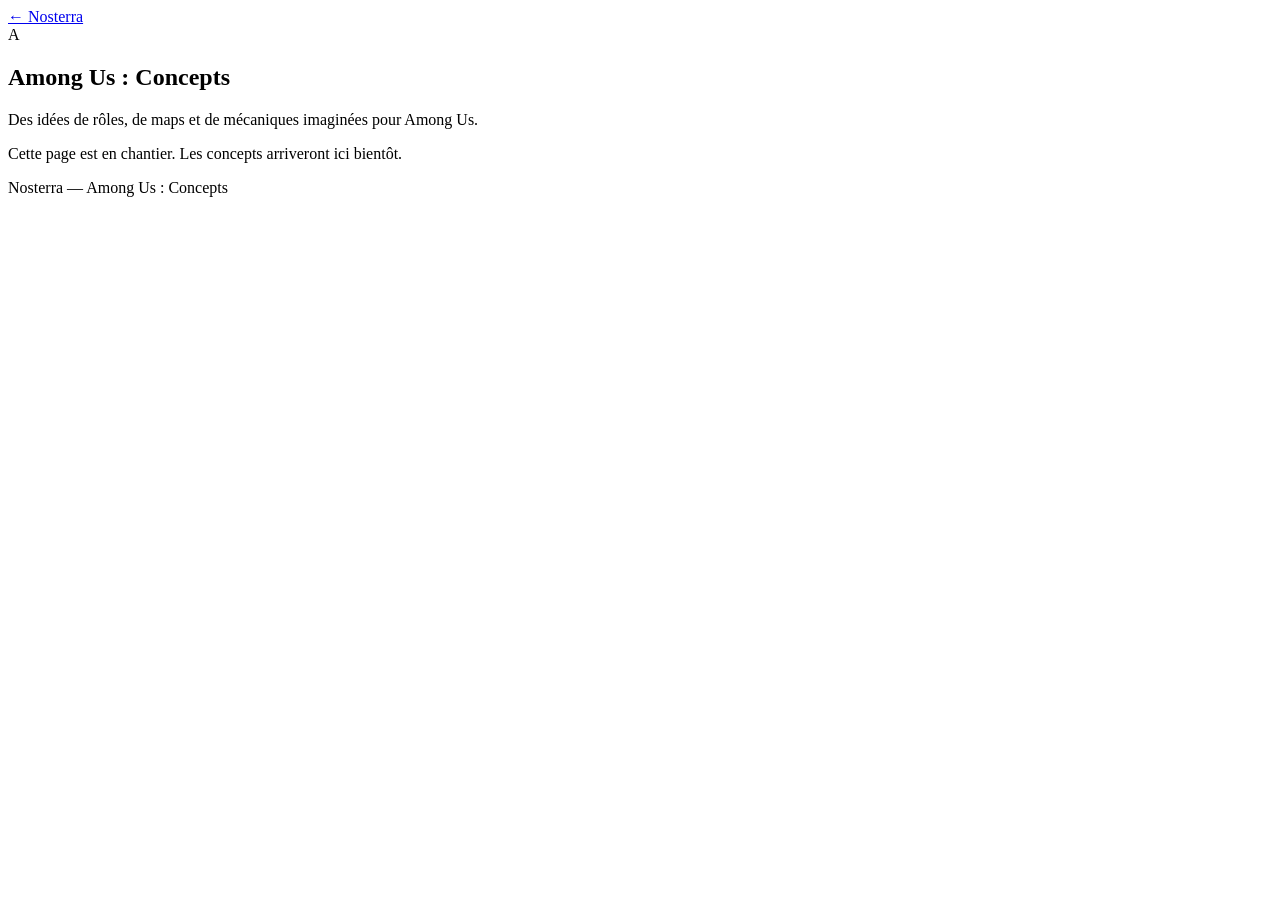
==== among-us-concepts.html @ 48ad7845 "Create among-us-concepts.html" ====
<!DOCTYPE html>
<html lang="fr">
<head>
<meta charset="UTF-8">
<meta name="viewport" content="width=device-width, initial-scale=1.0">
<title>Among Us : Concepts — Nosterra</title>
<link rel="stylesheet" href="styles.css">
</head>
<body>

  <header class="site-header">
    <div class="wrap">
      <a class="back-link" href="index.html">← Nosterra</a>
    </div>
  </header>

  <section class="project-hero">
    <div class="wrap">
      <span class="monogram">A</span>
      <h1>Among Us : Concepts</h1>
      <p>Des idées de rôles, de maps et de mécaniques imaginées pour Among Us.</p>
    </div>
  </section>

  <section class="wrap">
    <div class="coming-soon">
      <p>Cette page est en chantier. Les concepts arriveront ici bientôt.</p>
    </div>
  </section>

  <footer class="site-footer">
    <div class="wrap">
      Nosterra — Among Us : Concepts
    </div>
  </footer>

</body>
</html>
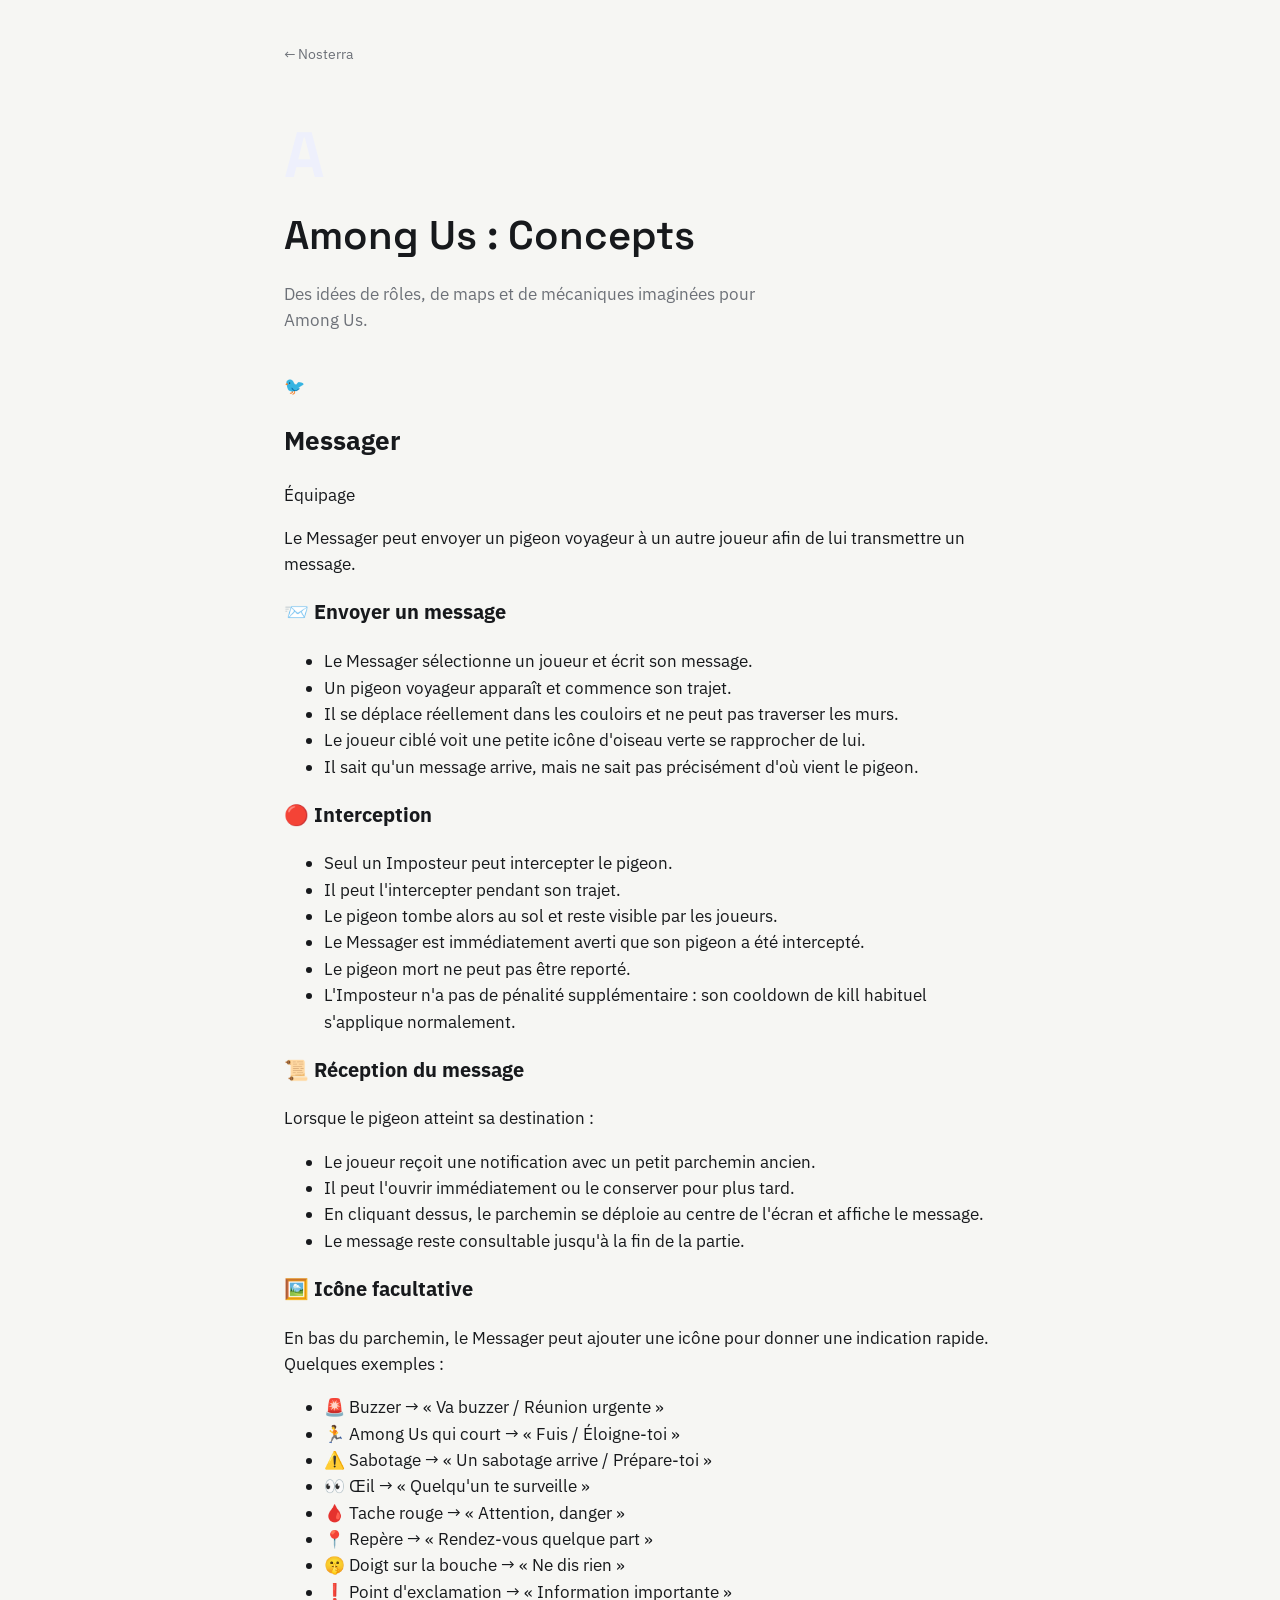
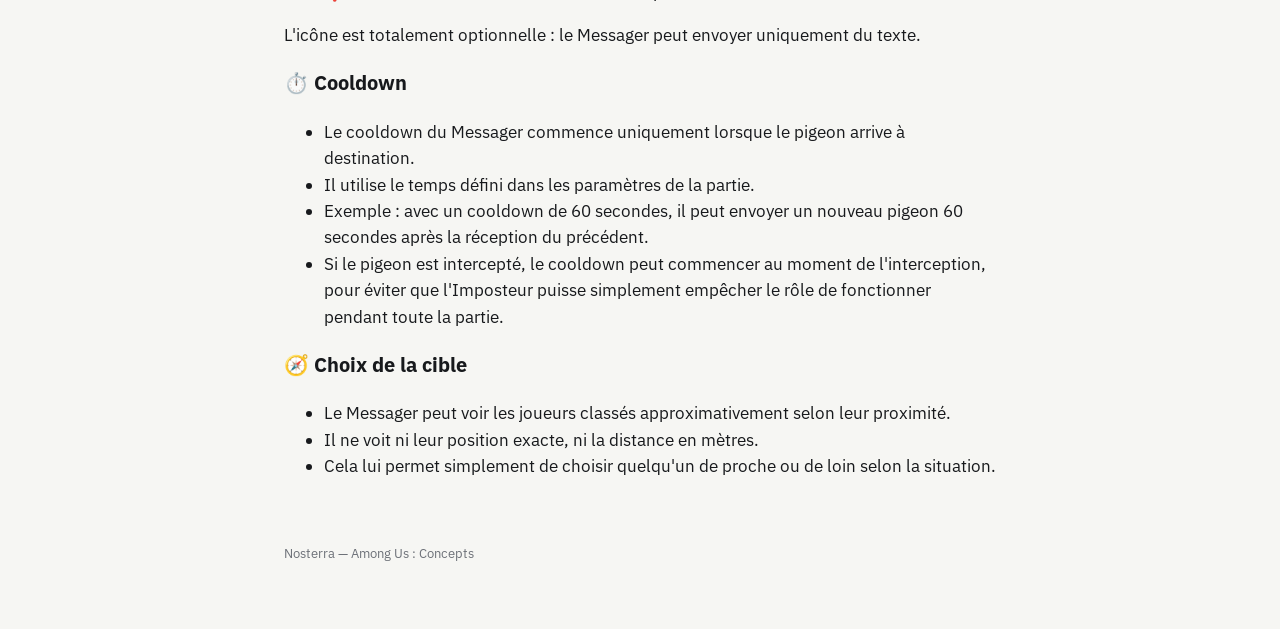
==== commit 23727a64: "Update among-us-concepts.html : Le messager V1" ====
--- a/among-us-concepts.html
+++ b/among-us-concepts.html
@@ -23,8 +23,94 @@
   </section>
 
   <section class="wrap">
-    <div class="coming-soon">
-      <p>Cette page est en chantier. Les concepts arriveront ici bientôt.</p>
+    <div class="roles">
+
+      <!-- ============ RÔLE : MESSAGER ============ -->
+      <article class="role">
+        <div class="role-header">
+          <span class="role-icon">🐦</span>
+          <h2 class="role-name">Messager</h2>
+          <span class="role-camp">Équipage</span>
+        </div>
+        <p class="role-intro">Le Messager peut envoyer un pigeon voyageur à un autre joueur afin de lui transmettre un message.</p>
+
+        <div class="role-section">
+          <h3>📨 Envoyer un message</h3>
+          <ul>
+            <li>Le Messager sélectionne un joueur et écrit son message.</li>
+            <li>Un pigeon voyageur apparaît et commence son trajet.</li>
+            <li>Il se déplace réellement dans les couloirs et ne peut pas traverser les murs.</li>
+            <li>Le joueur ciblé voit une petite icône d'oiseau verte se rapprocher de lui.</li>
+            <li>Il sait qu'un message arrive, mais ne sait pas précisément d'où vient le pigeon.</li>
+          </ul>
+        </div>
+
+        <div class="role-section">
+          <h3>🔴 Interception</h3>
+          <ul>
+            <li>Seul un Imposteur peut intercepter le pigeon.</li>
+            <li>Il peut l'intercepter pendant son trajet.</li>
+            <li>Le pigeon tombe alors au sol et reste visible par les joueurs.</li>
+            <li>Le Messager est immédiatement averti que son pigeon a été intercepté.</li>
+            <li>Le pigeon mort ne peut pas être reporté.</li>
+            <li>L'Imposteur n'a pas de pénalité supplémentaire : son cooldown de kill habituel s'applique normalement.</li>
+          </ul>
+        </div>
+
+        <div class="role-section">
+          <h3>📜 Réception du message</h3>
+          <p class="role-intro" style="margin-bottom:10px;">Lorsque le pigeon atteint sa destination :</p>
+          <ul>
+            <li>Le joueur reçoit une notification avec un petit parchemin ancien.</li>
+            <li>Il peut l'ouvrir immédiatement ou le conserver pour plus tard.</li>
+            <li>En cliquant dessus, le parchemin se déploie au centre de l'écran et affiche le message.</li>
+            <li>Le message reste consultable jusqu'à la fin de la partie.</li>
+          </ul>
+        </div>
+
+        <div class="role-section">
+          <h3>🖼️ Icône facultative</h3>
+          <p class="role-intro" style="margin-bottom:10px;">En bas du parchemin, le Messager peut ajouter une icône pour donner une indication rapide. Quelques exemples :</p>
+          <ul class="icon-legend">
+            <li><span class="glyph">🚨</span> Buzzer → « Va buzzer / Réunion urgente »</li>
+            <li><span class="glyph">🏃</span> Among Us qui court → « Fuis / Éloigne-toi »</li>
+            <li><span class="glyph">⚠️</span> Sabotage → « Un sabotage arrive / Prépare-toi »</li>
+            <li><span class="glyph">👀</span> Œil → « Quelqu'un te surveille »</li>
+            <li><span class="glyph">🩸</span> Tache rouge → « Attention, danger »</li>
+            <li><span class="glyph">📍</span> Repère → « Rendez-vous quelque part »</li>
+            <li><span class="glyph">🤫</span> Doigt sur la bouche → « Ne dis rien »</li>
+            <li><span class="glyph">❗</span> Point d'exclamation → « Information importante »</li>
+          </ul>
+          <p class="role-intro" style="margin-top:14px;">L'icône est totalement optionnelle : le Messager peut envoyer uniquement du texte.</p>
+        </div>
+
+        <div class="role-section">
+          <h3>⏱️ Cooldown</h3>
+          <ul>
+            <li>Le cooldown du Messager commence uniquement lorsque le pigeon arrive à destination.</li>
+            <li>Il utilise le temps défini dans les paramètres de la partie.</li>
+            <li>Exemple : avec un cooldown de 60 secondes, il peut envoyer un nouveau pigeon 60 secondes après la réception du précédent.</li>
+            <li>Si le pigeon est intercepté, le cooldown peut commencer au moment de l'interception, pour éviter que l'Imposteur puisse simplement empêcher le rôle de fonctionner pendant toute la partie.</li>
+          </ul>
+        </div>
+
+        <div class="role-section">
+          <h3>🧭 Choix de la cible</h3>
+          <ul>
+            <li>Le Messager peut voir les joueurs classés approximativement selon leur proximité.</li>
+            <li>Il ne voit ni leur position exacte, ni la distance en mètres.</li>
+            <li>Cela lui permet simplement de choisir quelqu'un de proche ou de loin selon la situation.</li>
+          </ul>
+        </div>
+      </article>
+      <!-- ============ FIN RÔLE : MESSAGER ============ -->
+
+      <!--
+        Pour ajouter un nouveau rôle plus tard :
+        copie tout le bloc <article class="role">...</article> ci-dessus,
+        colle-le juste après, et change le contenu.
+      -->
+
     </div>
   </section>
 
--- a/styles.css
+++ b/styles.css
@@ -0,0 +1,277 @@
+/* ============================================================
+   NOSTERRA — feuille de style partagée
+   Utilisée par toutes les pages du site (index.html + pages projets).
+   ============================================================ */
+
+@import url('https://fonts.googleapis.com/css2?family=Space+Grotesk:wght@500;600;700&family=IBM+Plex+Sans:wght@400;500&display=swap');
+
+:root {
+  --bg: #f6f6f3;
+  --ink: #17191c;
+  --muted: #6d7178;
+  --line: #e2e2de;
+  --accent: #3d4fe0;
+  --accent-soft: #eef0fc;
+  --max-width: 760px;
+}
+
+* {
+  box-sizing: border-box;
+}
+
+html {
+  scroll-behavior: smooth;
+}
+
+body {
+  margin: 0;
+  background: var(--bg);
+  color: var(--ink);
+  font-family: 'IBM Plex Sans', sans-serif;
+  font-size: 17px;
+  line-height: 1.55;
+  -webkit-font-smoothing: antialiased;
+}
+
+.wrap {
+  max-width: var(--max-width);
+  margin: 0 auto;
+  padding: 0 24px;
+}
+
+/* ---------- En-tête / wordmark ---------- */
+
+.site-header {
+  padding: 40px 0 0;
+}
+
+.wordmark {
+  font-family: 'Space Grotesk', sans-serif;
+  font-weight: 700;
+  font-size: 18px;
+  letter-spacing: 0.02em;
+  color: var(--ink);
+  text-decoration: none;
+}
+
+.back-link {
+  display: inline-flex;
+  align-items: center;
+  gap: 6px;
+  font-family: 'IBM Plex Sans', sans-serif;
+  font-size: 14px;
+  color: var(--muted);
+  text-decoration: none;
+  border-bottom: 1px solid transparent;
+  transition: color 0.15s ease, border-color 0.15s ease;
+}
+
+.back-link:hover {
+  color: var(--ink);
+  border-color: var(--ink);
+}
+
+/* ---------- Héros ---------- */
+
+.hero {
+  padding: 64px 0 48px;
+}
+
+.hero h1 {
+  font-family: 'Space Grotesk', sans-serif;
+  font-weight: 600;
+  font-size: clamp(32px, 5vw, 44px);
+  line-height: 1.15;
+  margin: 0 0 18px;
+  max-width: 14ch;
+
+  /* Animation d'entrée : un seul mouvement, un rideau qui se lève */
+  clip-path: inset(0 100% 0 0);
+  animation: reveal 1.1s cubic-bezier(0.65, 0, 0.35, 1) forwards;
+  animation-delay: 0.15s;
+}
+
+@keyframes reveal {
+  to {
+    clip-path: inset(0 0 0 0);
+  }
+}
+
+@media (prefers-reduced-motion: reduce) {
+  .hero h1 {
+    animation: none;
+    clip-path: none;
+  }
+}
+
+.hero p {
+  color: var(--muted);
+  max-width: 46ch;
+  margin: 0;
+  font-size: 16px;
+}
+
+/* ---------- Index des projets (liste, pas des cartes) ---------- */
+
+.index {
+  border-top: 1px solid var(--line);
+  margin-top: 16px;
+}
+
+.row {
+  display: flex;
+  align-items: center;
+  gap: 24px;
+  padding: 28px 0;
+  border-bottom: 1px solid var(--line);
+  text-decoration: none;
+  color: var(--ink);
+  transition: background 0.15s ease;
+}
+
+.row:hover {
+  background: var(--accent-soft);
+  margin: 0 -24px;
+  padding-left: 24px;
+  padding-right: 24px;
+  border-radius: 4px;
+}
+
+.row-mark {
+  font-family: 'Space Grotesk', sans-serif;
+  font-weight: 700;
+  font-size: 34px;
+  color: var(--line);
+  width: 40px;
+  flex-shrink: 0;
+  transition: color 0.15s ease;
+}
+
+.row:hover .row-mark {
+  color: var(--accent);
+}
+
+.row-body {
+  flex: 1;
+  min-width: 0;
+}
+
+.row-title {
+  font-family: 'Space Grotesk', sans-serif;
+  font-weight: 600;
+  font-size: 20px;
+  margin: 0 0 4px;
+}
+
+.row-desc {
+  color: var(--muted);
+  font-size: 14.5px;
+  margin: 0;
+}
+
+.row-status {
+  flex-shrink: 0;
+  font-size: 13px;
+  color: var(--muted);
+  text-align: right;
+  white-space: nowrap;
+}
+
+.row-status.is-live {
+  color: var(--accent);
+  font-weight: 500;
+}
+
+/* ---------- Pied de page ---------- */
+
+.site-footer {
+  padding: 48px 0 64px;
+  color: var(--muted);
+  font-size: 13px;
+}
+
+/* ---------- Pages projet ---------- */
+
+.project-hero {
+  padding: 56px 0 40px;
+}
+
+.project-hero h1 {
+  font-family: 'Space Grotesk', sans-serif;
+  font-weight: 600;
+  font-size: clamp(30px, 5vw, 40px);
+  margin: 18px 0 14px;
+}
+
+.project-hero p {
+  color: var(--muted);
+  max-width: 50ch;
+  margin: 0;
+}
+
+.monogram {
+  font-family: 'Space Grotesk', sans-serif;
+  font-weight: 700;
+  font-size: 64px;
+  color: var(--accent-soft);
+  line-height: 1;
+}
+
+/* ---------- État "à venir" ---------- */
+
+.coming-soon {
+  border-top: 1px solid var(--line);
+  padding: 32px 0;
+  margin-top: 8px;
+}
+
+.coming-soon p {
+  color: var(--muted);
+  font-size: 15px;
+  margin: 0;
+}
+
+/* ---------- Barre de progression (Road to PC) ---------- */
+
+.progress-figure {
+  border-top: 1px solid var(--line);
+  padding-top: 32px;
+  margin-top: 8px;
+}
+
+.progress-amount {
+  font-family: 'Space Grotesk', sans-serif;
+  font-weight: 600;
+  font-size: clamp(36px, 7vw, 56px);
+  margin: 0 0 4px;
+}
+
+.progress-amount span {
+  color: var(--muted);
+  font-size: 0.5em;
+  font-weight: 500;
+}
+
+.progress-track {
+  margin-top: 24px;
+  height: 10px;
+  border-radius: 999px;
+  background: var(--accent-soft);
+  overflow: hidden;
+}
+
+.progress-fill {
+  height: 100%;
+  border-radius: 999px;
+  background: var(--accent);
+  width: 0%;
+  transition: width 1.2s cubic-bezier(0.65, 0, 0.35, 1);
+}
+
+.progress-meta {
+  display: flex;
+  justify-content: space-between;
+  margin-top: 10px;
+  font-size: 13.5px;
+  color: var(--muted);
+}
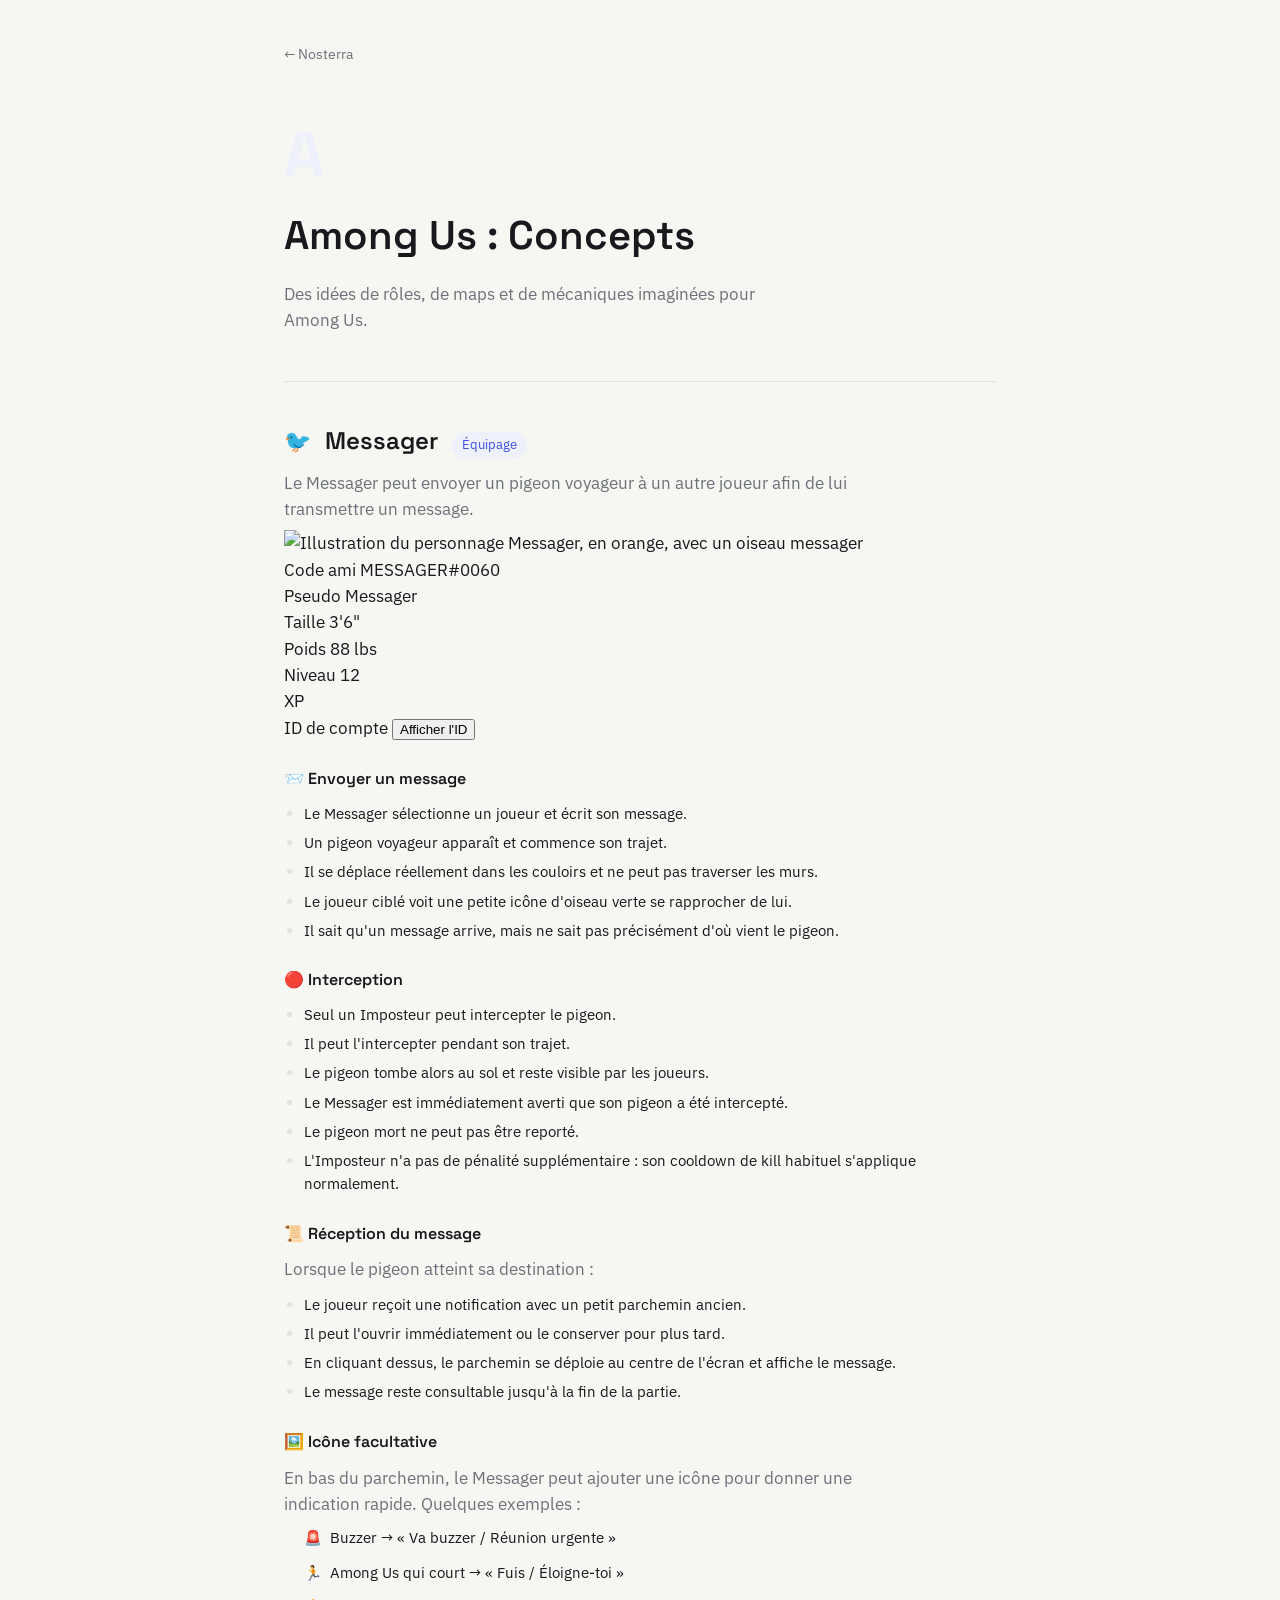
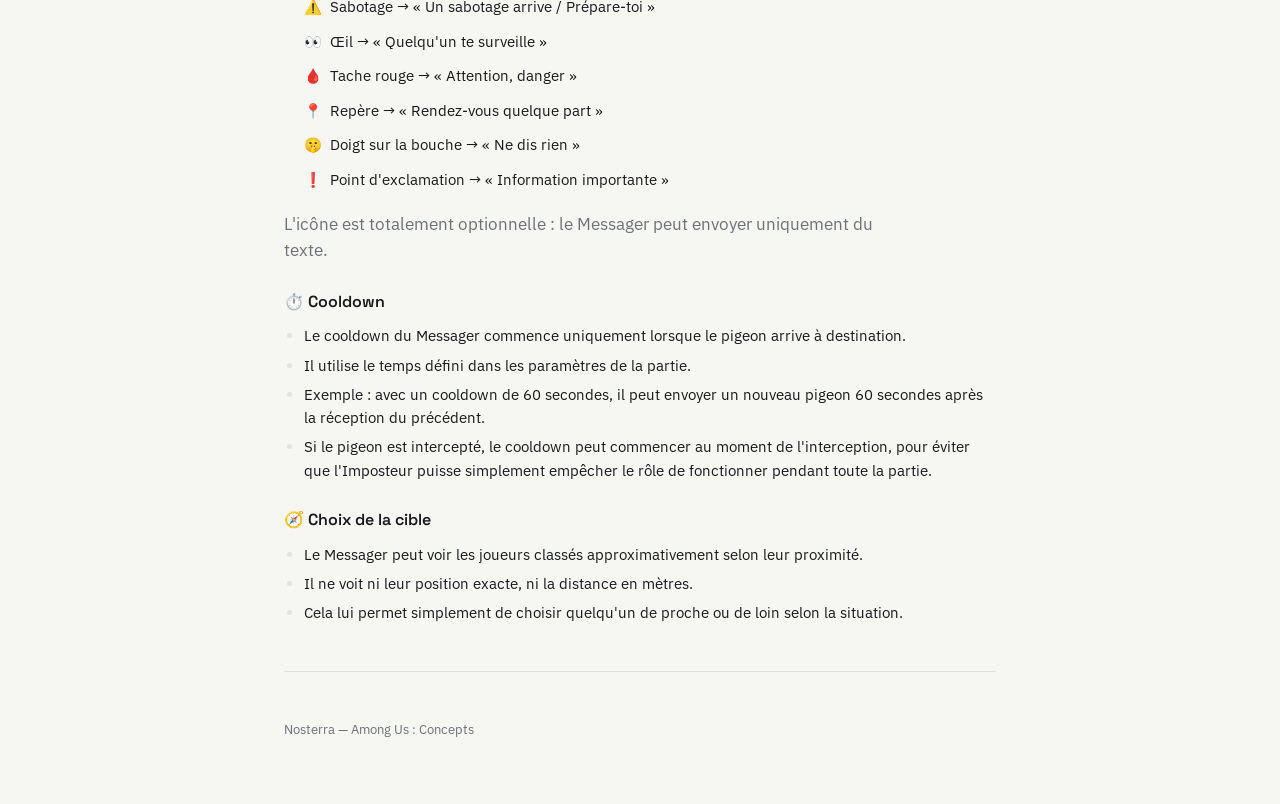
==== commit 45fe606c: "Update among-us-concepts.html : Le Messager V2" ====
--- a/among-us-concepts.html
+++ b/among-us-concepts.html
@@ -33,6 +33,44 @@
           <span class="role-camp">Équipage</span>
         </div>
         <p class="role-intro">Le Messager peut envoyer un pigeon voyageur à un autre joueur afin de lui transmettre un message.</p>
+
+        <div class="id-card">
+          <img class="id-card-avatar" src="assets/messager.jpg" alt="Illustration du personnage Messager, en orange, avec un oiseau messager">
+          <div class="id-card-info">
+            <div class="id-card-row">
+              <span class="id-card-label">Code ami</span>
+              <span class="id-card-value">MESSAGER#0060</span>
+            </div>
+            <div class="id-card-row">
+              <span class="id-card-label">Pseudo</span>
+              <span class="id-card-value">Messager</span>
+            </div>
+            <div class="id-card-stats">
+              <div>
+                <span class="id-card-label">Taille</span>
+                <span class="id-card-value">3'6"</span>
+              </div>
+              <div>
+                <span class="id-card-label">Poids</span>
+                <span class="id-card-value">88 lbs</span>
+              </div>
+            </div>
+            <div class="id-card-stats">
+              <div>
+                <span class="id-card-label">Niveau</span>
+                <span class="id-card-value">12</span>
+              </div>
+              <div>
+                <span class="id-card-label">XP</span>
+                <div class="id-card-xp"><div class="id-card-xp-fill" style="width: 74%;"></div></div>
+              </div>
+            </div>
+            <div class="id-card-account">
+              <span class="id-card-label">ID de compte</span>
+              <button class="id-card-toggle" onclick="toggleAccountId(this)">Afficher l'ID</button>
+            </div>
+          </div>
+        </div>
 
         <div class="role-section">
           <h3>📨 Envoyer un message</h3>
@@ -120,5 +158,17 @@
     </div>
   </footer>
 
+  <script>
+    function toggleAccountId(button) {
+      if (button.dataset.shown === 'true') {
+        button.textContent = "Afficher l'ID";
+        button.dataset.shown = 'false';
+      } else {
+        button.textContent = 'MSG-0648-PIGEON';
+        button.dataset.shown = 'true';
+      }
+    }
+  </script>
+
 </body>
 </html>
--- a/styles.css
+++ b/styles.css
@@ -275,3 +275,96 @@
   font-size: 13.5px;
   color: var(--muted);
 }
+
+/* ---------- Fiches de rôle (Among Us : Concepts) ---------- */
+
+.roles {
+  border-top: 1px solid var(--line);
+  margin-top: 8px;
+}
+
+.role {
+  padding: 40px 0;
+  border-bottom: 1px solid var(--line);
+}
+
+.role-header {
+  display: flex;
+  align-items: baseline;
+  gap: 14px;
+  flex-wrap: wrap;
+  margin-bottom: 10px;
+}
+
+.role-icon {
+  font-size: 22px;
+  line-height: 1;
+}
+
+.role-name {
+  font-family: 'Space Grotesk', sans-serif;
+  font-weight: 600;
+  font-size: 24px;
+  margin: 0;
+}
+
+.role-camp {
+  font-size: 13px;
+  color: var(--accent);
+  background: var(--accent-soft);
+  padding: 3px 10px;
+  border-radius: 999px;
+}
+
+.role-intro {
+  color: var(--muted);
+  max-width: 60ch;
+  margin: 0 0 8px;
+}
+
+.role-section {
+  margin-top: 26px;
+}
+
+.role-section h3 {
+  font-family: 'Space Grotesk', sans-serif;
+  font-weight: 600;
+  font-size: 16px;
+  margin: 0 0 10px;
+  display: flex;
+  align-items: center;
+  gap: 8px;
+}
+
+.role-section ul {
+  margin: 0;
+  padding-left: 20px;
+  color: var(--ink);
+}
+
+.role-section li {
+  margin-bottom: 6px;
+  font-size: 15px;
+}
+
+.role-section li::marker {
+  color: var(--line);
+}
+
+.icon-legend {
+  list-style: none;
+  padding-left: 0;
+  display: flex;
+  flex-direction: column;
+  gap: 6px;
+}
+
+.icon-legend li {
+  font-size: 14.5px;
+  display: flex;
+  gap: 8px;
+}
+
+.icon-legend .glyph {
+  flex-shrink: 0;
+}
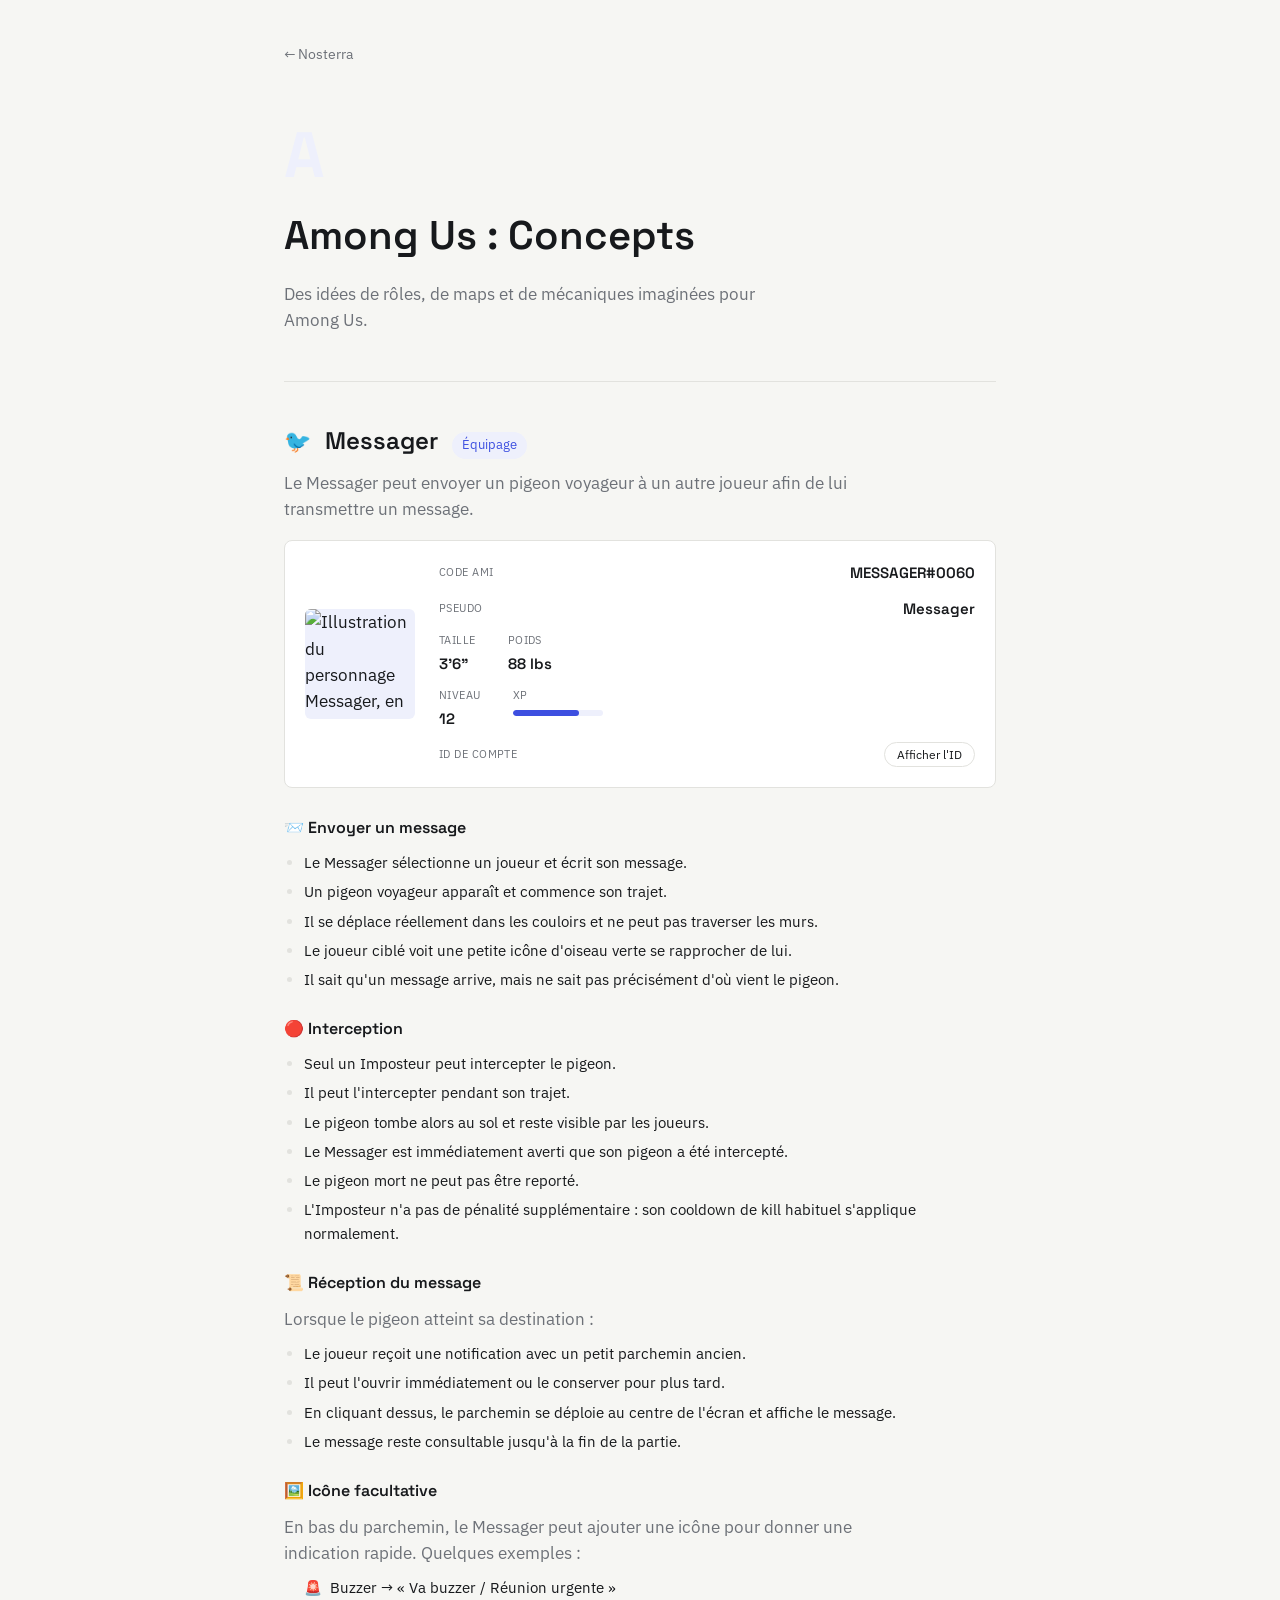
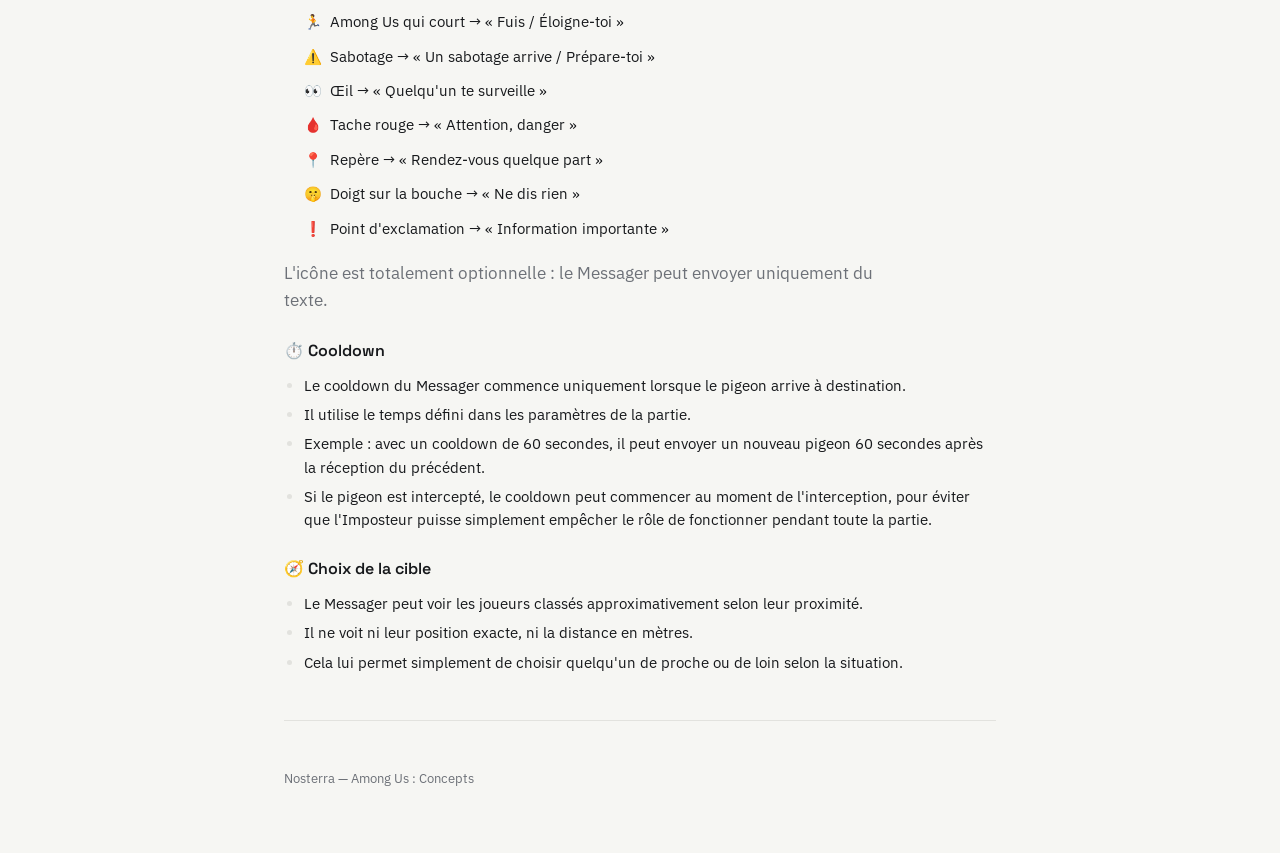
==== commit e0439eea: "Update among-us-concepts.html" ====
--- a/among-us-concepts.html
+++ b/among-us-concepts.html
@@ -35,7 +35,7 @@
         <p class="role-intro">Le Messager peut envoyer un pigeon voyageur à un autre joueur afin de lui transmettre un message.</p>
 
         <div class="id-card">
-          <img class="id-card-avatar" src="assets/messager.jpg" alt="Illustration du personnage Messager, en orange, avec un oiseau messager">
+          <img class="id-card-avatar" src="assets/messager.png" alt="Illustration du personnage Messager, en orange, avec un oiseau messager">
           <div class="id-card-info">
             <div class="id-card-row">
               <span class="id-card-label">Code ami</span>
--- a/styles.css
+++ b/styles.css
@@ -276,6 +276,156 @@
   color: var(--muted);
 }
 
+/* ---------- Aperçu 3D du PC (Road to PC) ---------- */
+
+.build-preview {
+  margin-top: 40px;
+  border-top: 1px solid var(--line);
+  padding-top: 32px;
+}
+
+.build-preview a {
+  display: block;
+  border-radius: 6px;
+  overflow: hidden;
+  border: 1px solid var(--line);
+}
+
+.build-preview img {
+  display: block;
+  width: 100%;
+  height: auto;
+  transition: transform 0.25s ease;
+}
+
+.build-preview a:hover img {
+  transform: scale(1.02);
+}
+
+.build-caption {
+  margin: 12px 0 0;
+  font-size: 13.5px;
+  color: var(--muted);
+}
+
+/* ---------- Carte d'identité de rôle ---------- */
+
+.id-card {
+  display: flex;
+  gap: 24px;
+  align-items: center;
+  border: 1px solid var(--line);
+  border-radius: 8px;
+  padding: 20px;
+  margin: 18px 0 28px;
+  background: #fff;
+}
+
+.id-card-avatar {
+  width: 110px;
+  height: 110px;
+  object-fit: contain;
+  border-radius: 6px;
+  background: var(--accent-soft);
+  flex-shrink: 0;
+}
+
+.id-card-info {
+  flex: 1;
+  display: flex;
+  flex-direction: column;
+  gap: 12px;
+  min-width: 0;
+}
+
+.id-card-row,
+.id-card-account {
+  display: flex;
+  justify-content: space-between;
+  align-items: center;
+  gap: 12px;
+}
+
+.id-card-stats {
+  display: flex;
+  gap: 32px;
+}
+
+.id-card-stats > div {
+  display: flex;
+  flex-direction: column;
+  gap: 3px;
+}
+
+.id-card-label {
+  font-size: 11px;
+  text-transform: uppercase;
+  letter-spacing: 0.04em;
+  color: var(--muted);
+}
+
+.id-card-value {
+  font-family: 'Space Grotesk', sans-serif;
+  font-weight: 600;
+  font-size: 15px;
+  color: var(--ink);
+}
+
+.id-card-xp {
+  width: 90px;
+  height: 6px;
+  border-radius: 999px;
+  background: var(--accent-soft);
+  overflow: hidden;
+  margin-top: 3px;
+}
+
+.id-card-xp-fill {
+  height: 100%;
+  border-radius: 999px;
+  background: var(--accent);
+}
+
+.id-card-toggle {
+  font-family: 'IBM Plex Sans', sans-serif;
+  font-size: 12px;
+  padding: 4px 12px;
+  border-radius: 999px;
+  border: 1px solid var(--line);
+  background: transparent;
+  color: var(--ink);
+  cursor: pointer;
+  transition: background 0.15s ease;
+}
+
+.id-card-toggle:hover {
+  background: var(--accent-soft);
+}
+
+.id-card-id-value {
+  font-family: 'Space Grotesk', sans-serif;
+  font-size: 13px;
+  color: var(--accent);
+}
+
+@media (max-width: 480px) {
+  .id-card {
+    flex-direction: column;
+    text-align: center;
+  }
+  .id-card-row,
+  .id-card-account {
+    flex-direction: column;
+    gap: 3px;
+  }
+  .id-card-stats {
+    justify-content: center;
+  }
+  .id-card-stats > div {
+    align-items: center;
+  }
+}
+
 /* ---------- Fiches de rôle (Among Us : Concepts) ---------- */
 
 .roles {
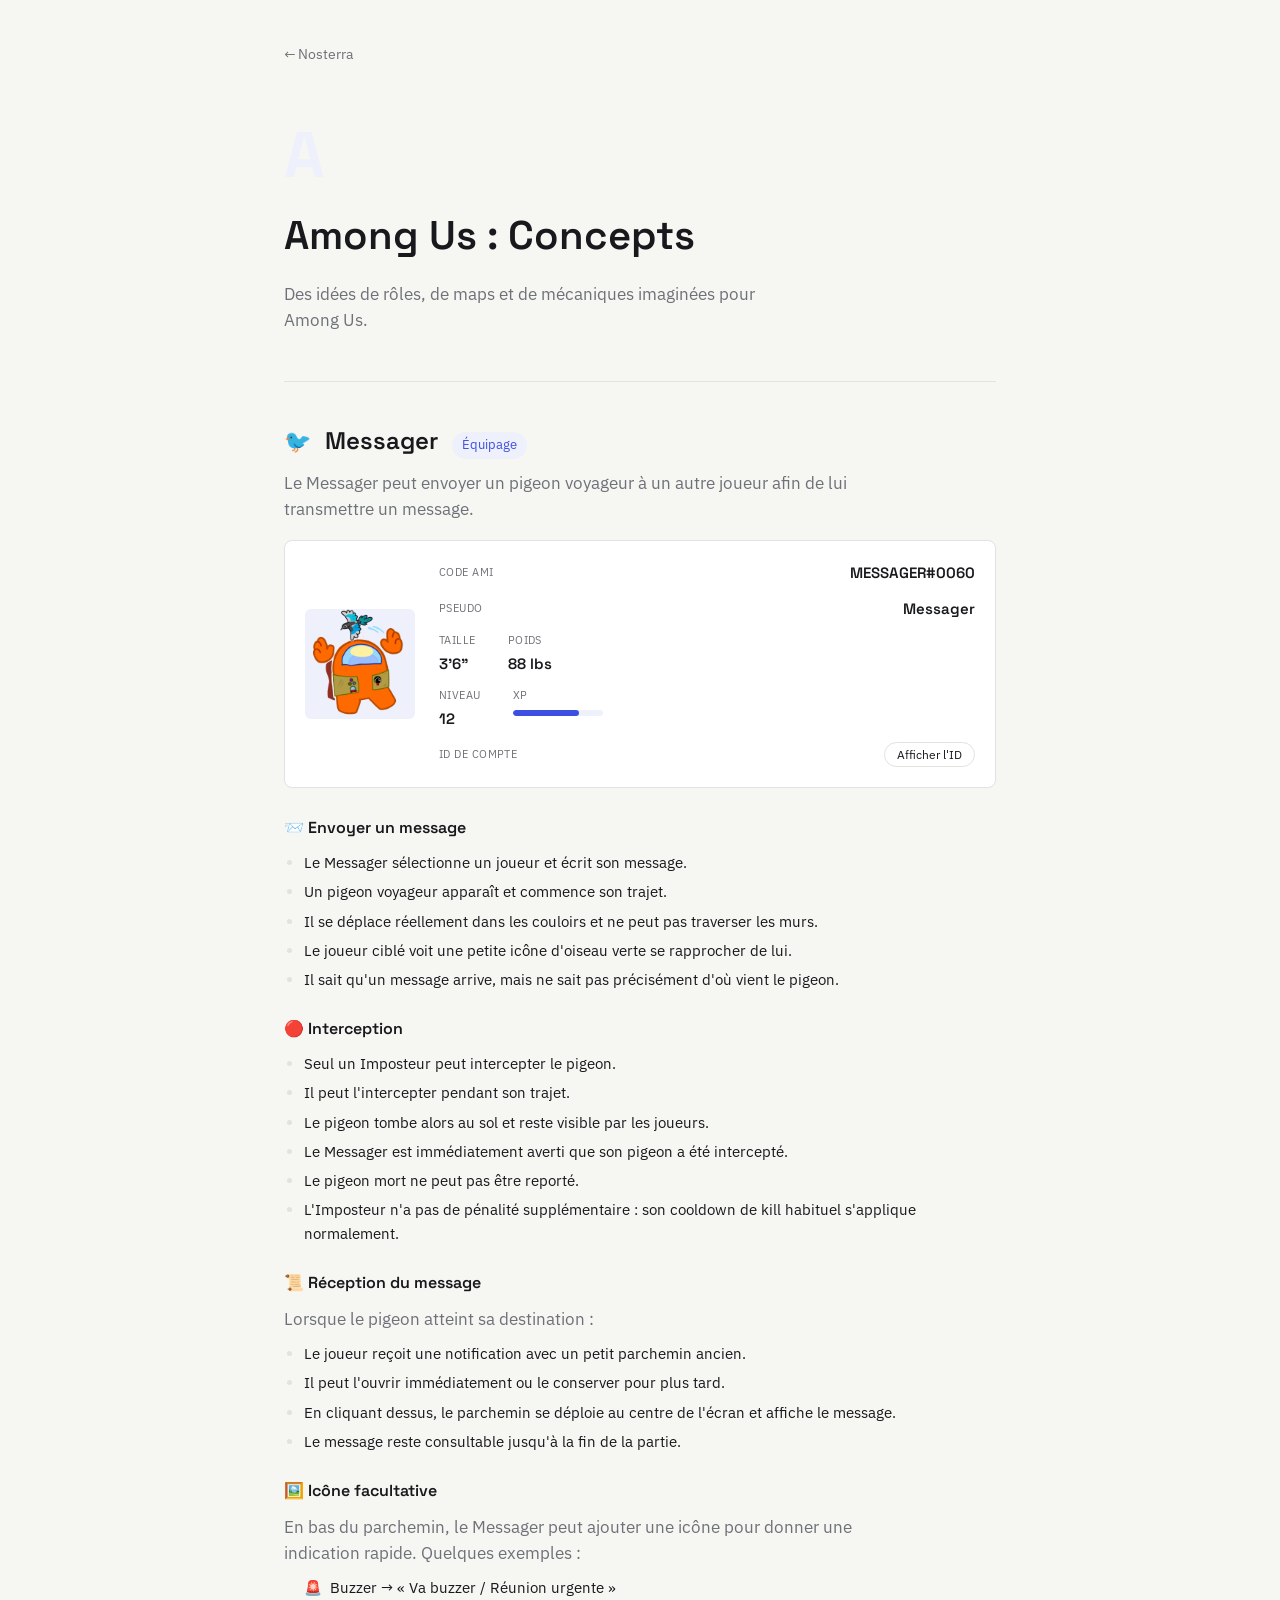
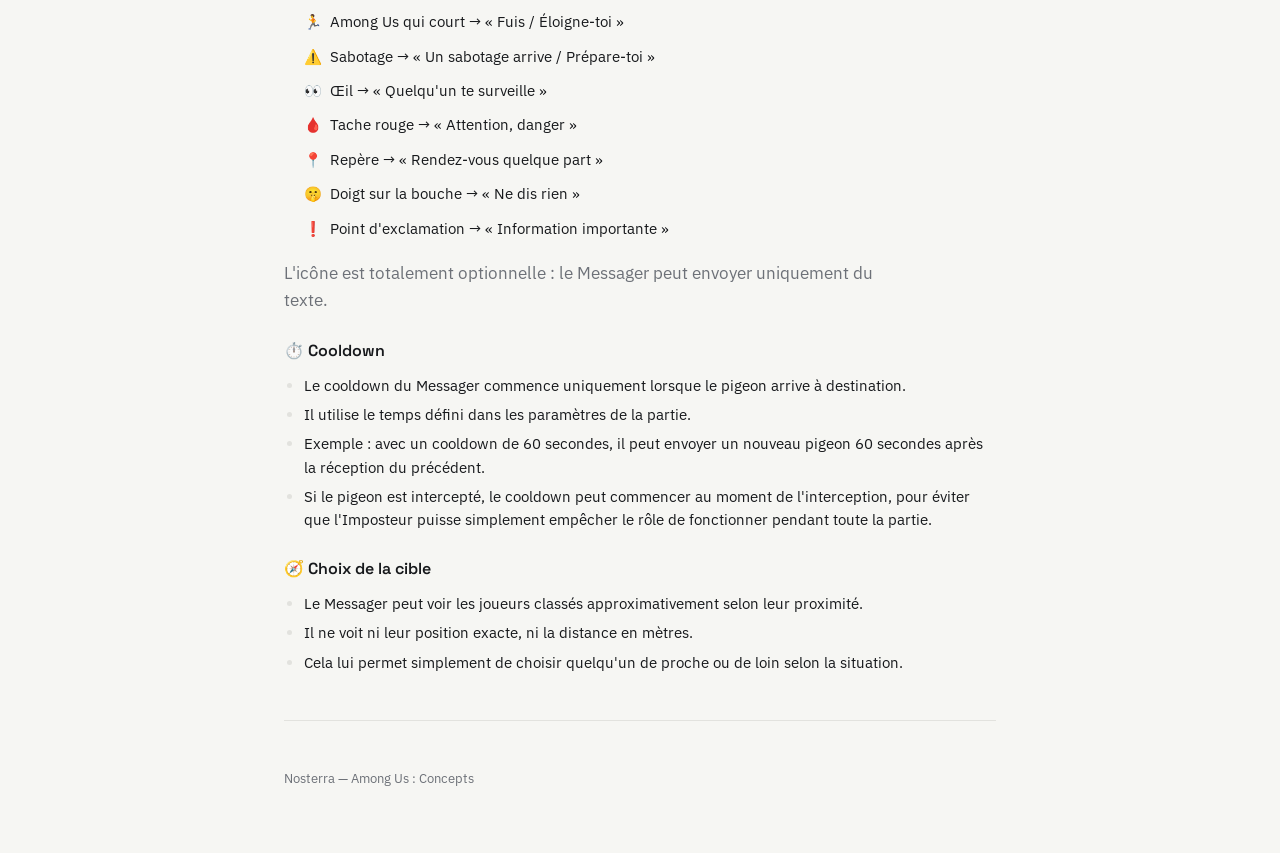
==== commit 644d5831: "Update among-us-concepts.html" ====
--- a/among-us-concepts.html
+++ b/among-us-concepts.html
@@ -35,7 +35,7 @@
         <p class="role-intro">Le Messager peut envoyer un pigeon voyageur à un autre joueur afin de lui transmettre un message.</p>
 
         <div class="id-card">
-          <img class="id-card-avatar" src="assets/messager.png" alt="Illustration du personnage Messager, en orange, avec un oiseau messager">
+          <img class="id-card-avatar" src="messager.png" alt="Illustration du personnage Messager, en orange, avec un oiseau messager">
           <div class="id-card-info">
             <div class="id-card-row">
               <span class="id-card-label">Code ami</span>
